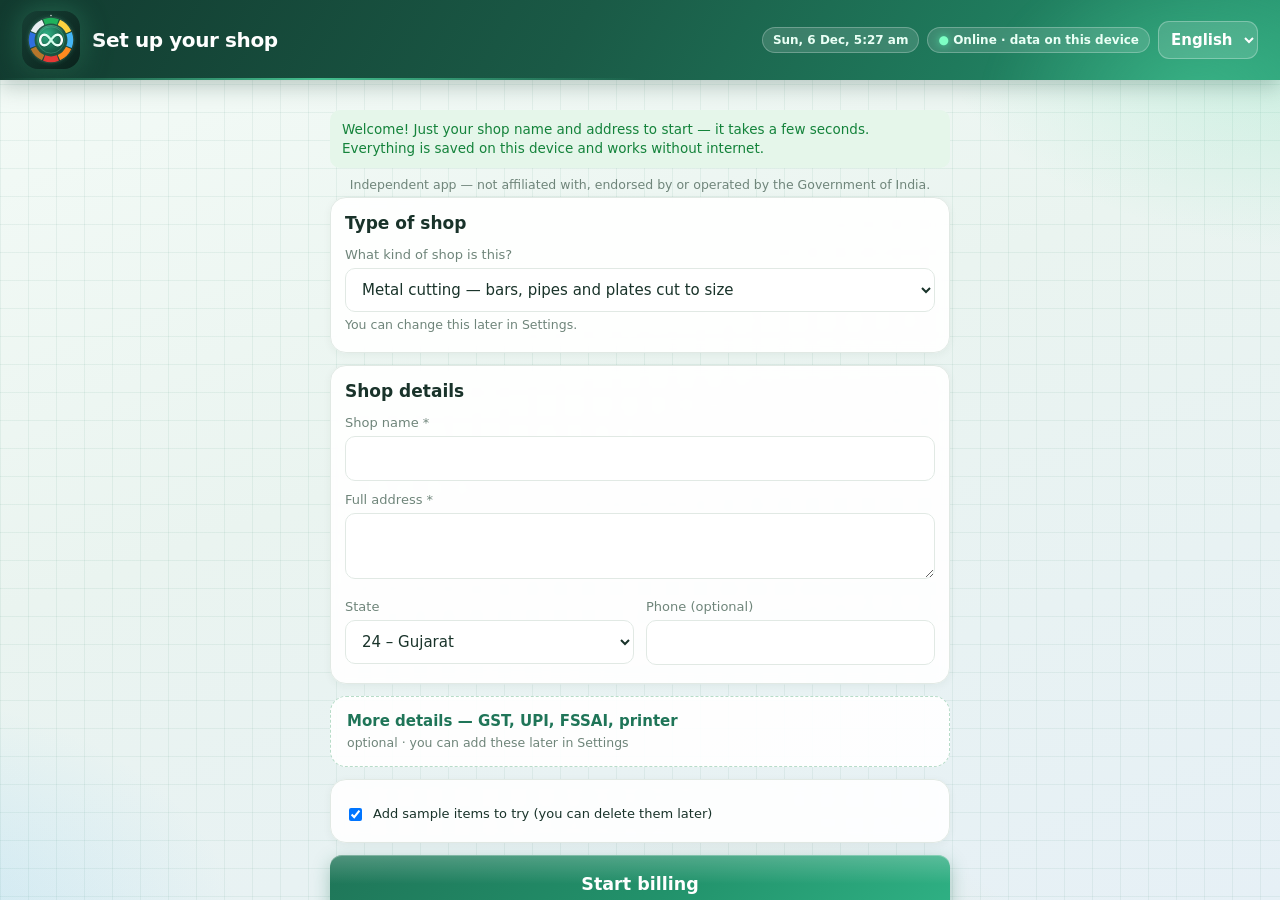
==== metal/index.html @ 9b558f43 "Add web version of the metal-shop app (1.2.2)" ====
<!doctype html>
<html lang="en">
<head>
<meta charset="utf-8">
<meta http-equiv="Content-Security-Policy" content="default-src 'self'; script-src 'self'; style-src 'self' 'unsafe-inline'; img-src 'self' data: blob:; font-src 'self'; connect-src 'self'; worker-src 'self'; manifest-src 'self'; object-src 'none'; base-uri 'none'; form-action 'none'; frame-src 'none'">
<meta name="referrer" content="no-referrer">
<meta name="viewport" content="width=device-width,initial-scale=1,viewport-fit=cover">
<meta name="theme-color" content="#0f5c4d">
<meta name="mobile-web-app-capable" content="yes">
<meta name="apple-mobile-web-app-capable" content="yes">
<meta name="apple-mobile-web-app-title" content="Atmanirbhar">
<meta name="robots" content="noindex">
<title>Atmanirbhar</title>
<link rel="manifest" href="manifest.webmanifest">
<link rel="icon" type="image/svg+xml" href="icon.svg">
<link rel="apple-touch-icon" href="icons/apple-touch-icon.png">
<link rel="stylesheet" href="style.css">
</head>
<body>
<div id="app" class="app">
  <nav class="rail" aria-label="Main">
    <div class="brand"><img class="logo" src="icon.svg" alt=""><span class="brand-name" id="brandName">Atmanirbhar</span></div>
    <button class="nav" data-page="home"><span class="ni">🏠</span><span data-t="nav.home">Home</span></button>
    <button class="nav" data-page="bill"><span class="ni">🛒</span><span data-t="nav.bill">Bill</span></button>
    <button class="nav" data-page="khata"><span class="ni">📒</span><span data-t="nav.khata">Khata</span></button>
    <button class="nav" data-page="receipts"><span class="ni">🧾</span><span data-t="nav.receipts">Receipts</span></button>
    <button class="nav rail-only" data-page="inventory" hidden><span class="ni">📥</span><span data-t="nav.inventory">Inventory</span></button>
    <button class="nav rail-only" data-page="items"><span class="ni">📦</span><span data-t="nav.items">Items</span></button>
    <button class="nav rail-only" data-page="reports"><span class="ni">📊</span><span data-t="nav.reports">Reports</span></button>
    <button class="nav rail-only" data-page="settings"><span class="ni">⚙️</span><span data-t="nav.settings">Settings</span></button>
    <button class="nav phone-only" data-page="more"><span class="ni">☰</span><span data-t="nav.more">More</span></button>
  </nav>
  <main class="main">
    <header class="top">
      <div class="top-id"><img class="head-logo" src="icon.svg" alt="Atmanirbhar"><div class="top-title"><h1 id="pageTitle">Bill</h1><small id="shopLine"></small></div></div>
      <div class="top-actions">
        <button id="installBtn" class="btn sm pri" hidden>⬇ Install app</button>
        <span id="clockChip" class="chip clock" aria-hidden="true"></span><span id="syncChip" class="chip" hidden></span><span id="netChip" class="chip">● Offline ready</span>
        <select id="langSelect" aria-label="Language"><option value="en">English</option><option value="hi">हिन्दी</option><option value="gu">ગુજરાતી</option></select>
      </div>
    </header>
    <section id="page-home" class="page"></section>
    <section id="page-bill" class="page" hidden></section>
    <section id="page-khata" class="page" hidden></section>
    <section id="page-receipts" class="page" hidden></section>
    <section id="page-inventory" class="page" hidden></section>
    <section id="page-items" class="page" hidden></section>
    <section id="page-reports" class="page" hidden></section>
    <section id="page-settings" class="page" hidden></section>
    <section id="page-more" class="page" hidden></section>
  </main>
</div>
<div id="modalRoot"></div>
<div id="toast" role="status" aria-live="polite"></div>
<div id="printArea" aria-hidden="true"></div>
<script type="module" src="app.js"></script>
</body>
</html>
---- metal/style.css ----
:root{
  --bg:#f4f6f5; --card:#fff; --ink:#15211e; --muted:#5d6b67; --line:#dfe5e3;
  --pri:#0f5c4d; --pri-2:#127a66; --pri-ink:#fff; --acc:#e8891a; --acc-soft:#fff3e3;
  --ok:#1b7f3b; --ok-soft:#e6f5ea; --bad:#b42318; --bad-soft:#fdecea; --warn:#8a5a00; --warn-soft:#fff6db;
  --r:14px; --sh:0 1px 2px rgba(0,0,0,.06),0 4px 14px rgba(0,0,0,.05);
  --font:system-ui,-apple-system,"Segoe UI",Roboto,"Noto Sans","Noto Sans Devanagari","Noto Sans Gujarati",sans-serif;
  --safe-b:env(safe-area-inset-bottom,0px);
}
*{box-sizing:border-box}
html,body{margin:0;height:100%;overflow:hidden}
body{background:var(--bg);color:var(--ink);font:15px/1.4 var(--font);-webkit-tap-highlight-color:transparent;overscroll-behavior:none}
button,input,select,textarea{font:inherit;color:inherit}
button{cursor:pointer;border:0;background:none}
input,select,textarea{width:100%;padding:11px 12px;border:1px solid var(--line);border-radius:10px;background:#fff;min-height:44px}
input:focus,select:focus,textarea:focus{outline:2px solid var(--pri-2);outline-offset:0;border-color:transparent}
label{display:block;font-size:13px;color:var(--muted);margin:10px 0 4px}
label>input,label>select,label>textarea{margin-top:4px;color:var(--ink);font-size:15px}
h2{font-size:17px;margin:0 0 10px}
h3{font-size:15px;margin:14px 0 8px}
.hint{font-size:12.5px;color:var(--muted);margin:4px 0}
.num{font-variant-numeric:tabular-nums}
[hidden]{display:none!important}

/* buttons */
.btn{display:inline-flex;align-items:center;justify-content:center;gap:6px;min-height:44px;padding:0 16px;border-radius:10px;background:#eef2f1;font-weight:600;white-space:nowrap}
.btn:active{transform:scale(.98)}
.btn.pri{background:var(--pri);color:var(--pri-ink)}
.btn.acc{background:var(--acc);color:#fff}
.btn.ok{background:var(--ok);color:#fff}
.btn.bad{background:var(--bad-soft);color:var(--bad)}
.btn.ghost{background:transparent;border:1px solid var(--line)}
.btn.big{min-height:56px;font-size:17px;border-radius:12px}
.btn.sm{min-height:34px;padding:0 10px;font-size:13px}
.btn:disabled{opacity:.45;pointer-events:none}
.row{display:flex;gap:8px;align-items:center;flex-wrap:wrap}
.row.end{justify-content:flex-end}
.grow{flex:1}
.grid2{display:grid;grid-template-columns:1fr 1fr;gap:0 12px}
.card{background:var(--card);border-radius:var(--r);box-shadow:var(--sh);padding:14px;overflow-x:auto}
.chip{font-size:12px;padding:4px 10px;border-radius:99px;background:var(--ok-soft);color:var(--ok);white-space:nowrap}
.chip.off{background:var(--warn-soft);color:var(--warn)}
.tag{display:inline-block;font-size:11px;padding:2px 7px;border-radius:6px;background:#eef2f1;color:var(--muted)}
.tag.low{background:var(--bad-soft);color:var(--bad)}
.alert{padding:10px 12px;border-radius:10px;font-size:13.5px;margin:8px 0}
.alert.bad{background:var(--bad-soft);color:var(--bad)}
.alert.warn{background:var(--warn-soft);color:var(--warn)}
.alert.ok{background:var(--ok-soft);color:var(--ok)}
.owes{color:var(--bad);font-weight:700}
.clear{color:var(--ok);font-weight:700}

/* app layout */
.app{display:flex;height:100dvh}
.rail{width:92px;background:var(--pri);color:#fff;display:flex;flex-direction:column;align-items:stretch;padding:10px 6px;gap:4px;flex:none}
.brand{display:flex;flex-direction:column;align-items:center;gap:4px;margin-bottom:10px}
.logo{width:42px;height:42px;border-radius:12px;background:var(--acc);display:grid;place-items:center;font-weight:800;font-size:22px}
.brand-name{font-size:11px;text-align:center;opacity:.9;max-width:80px;overflow:hidden;text-overflow:ellipsis;white-space:nowrap}
.nav{display:flex;flex-direction:column;align-items:center;gap:2px;padding:10px 4px;border-radius:12px;color:#d6ebe5;font-size:12px}
.nav .ni{font-size:22px}
.nav.active{background:rgba(255,255,255,.16);color:#fff;font-weight:700}
.main{flex:1;display:flex;flex-direction:column;min-width:0}
.top{display:flex;align-items:center;justify-content:space-between;gap:10px;padding:10px 16px;background:var(--card);border-bottom:1px solid var(--line)}
.top h1{font-size:19px;margin:0}
.top small{color:var(--muted);font-size:12px}
.top-actions{display:flex;gap:8px;align-items:center}
.top-actions select{width:auto;min-height:36px;padding:4px 8px}
.page{flex:1;overflow:auto;padding:16px}
#page-bill{padding:0;overflow:hidden}

/* billing */
.billing{display:grid;grid-template-columns:1fr minmax(360px,420px);height:100%}
.catalog{display:flex;flex-direction:column;min-width:0;padding:12px 14px 0}
.searchbar{display:flex;gap:8px}
.searchbar input{font-size:16px}
.cats{display:flex;gap:6px;overflow-x:auto;padding:10px 0;scrollbar-width:none}
.cats button{padding:7px 14px;border-radius:99px;background:#fff;border:1px solid var(--line);white-space:nowrap;font-size:13.5px}
.cats button.on{background:var(--pri);color:#fff;border-color:var(--pri)}
.products{flex:1;overflow:auto;display:grid;grid-template-columns:repeat(auto-fill,minmax(140px,1fr));gap:10px;align-content:start;padding-bottom:16px}
.pcard{background:var(--card);border-radius:12px;box-shadow:var(--sh);padding:10px;text-align:left;display:flex;flex-direction:column;gap:3px;min-height:92px;position:relative}
.pcard:active{background:#f0f7f5}
.pcard .pn{font-weight:600;font-size:14px;line-height:1.25}
.pcard .pl{font-size:12px;color:var(--muted)}
.pcard .pp{margin-top:auto;font-weight:700;color:var(--pri)}
.pcard .tag{position:absolute;top:8px;right:8px}
.cart{background:var(--card);border-left:1px solid var(--line);display:flex;flex-direction:column;min-height:0}
.cart-head{display:flex;align-items:center;justify-content:space-between;padding:12px 14px;border-bottom:1px solid var(--line);gap:8px}
.cust-btn{display:flex;align-items:center;gap:6px;padding:6px 10px;border-radius:10px;background:#eef2f1;font-size:13.5px;max-width:65%;overflow:hidden;text-overflow:ellipsis;white-space:nowrap}
.cart-lines{flex:1;overflow:auto;padding:4px 0}
.cline{display:grid;grid-template-columns:1fr auto;gap:2px 10px;padding:10px 14px;border-bottom:1px solid #eef1f0}
.cline .cn{font-weight:600;font-size:14px}
.cline .cm{font-size:12px;color:var(--muted)}
.cline .ct{font-weight:700;text-align:right}
.qty{display:flex;align-items:center;gap:4px;justify-content:flex-end}
.qty button{width:34px;height:34px;border-radius:9px;background:#eef2f1;font-size:18px;font-weight:700}
.qty span{min-width:46px;text-align:center;font-weight:600}
.empty{padding:40px 20px;text-align:center;color:var(--muted)}
.totals{padding:10px 14px;border-top:1px solid var(--line);font-size:14px}
.totals div{display:flex;justify-content:space-between;padding:2px 0}
.totals .grand{font-size:22px;font-weight:800;padding-top:6px}
.cart-actions{display:grid;grid-template-columns:auto auto 1fr;gap:8px;padding:10px 14px calc(12px + var(--safe-b))}
.cartbar{display:none}

/* lists / tables */
.list{display:flex;flex-direction:column;gap:8px}
.li{display:flex;align-items:center;gap:10px;background:var(--card);border-radius:12px;box-shadow:var(--sh);padding:12px;text-align:left;width:100%}
.li .grow{min-width:0}
.li .t1{font-weight:600}
.li .t2{font-size:12.5px;color:var(--muted);overflow:hidden;text-overflow:ellipsis;white-space:nowrap}
table{width:100%;border-collapse:collapse;font-size:13.5px}
th,td{padding:7px 6px;border-bottom:1px solid var(--line);text-align:left}
th{color:var(--muted);font-weight:600;font-size:12px}
td.r,th.r{text-align:right}
.stats{display:grid;grid-template-columns:repeat(auto-fit,minmax(150px,1fr));gap:10px;margin-bottom:12px}
.stat{background:var(--card);border-radius:12px;box-shadow:var(--sh);padding:12px}
.stat b{display:block;font-size:20px;margin-top:2px}
.stat span{font-size:12px;color:var(--muted)}
.section{margin-bottom:16px}
.toolbar{display:flex;gap:8px;flex-wrap:wrap;align-items:center;margin-bottom:12px}
.toolbar input,.toolbar select{width:auto;flex:1;min-width:140px}
.settings-wrap{max-width:760px}

/* receipts */
.rrow{padding:8px 10px}
.rrow .rview{text-align:left;min-width:0;padding:4px 0}
.btn.wa{background:#25d366;color:#fff}
.seg{display:flex;gap:4px;background:#eef2f1;border-radius:10px;padding:4px;margin:12px 0}
.seg button{flex:1;padding:8px;border-radius:8px;font-weight:600;font-size:13.5px}
.seg button.on{background:#fff;box-shadow:var(--sh)}

/* modal */
.backdrop{position:fixed;inset:0;background:rgba(10,20,18,.45);display:flex;align-items:center;justify-content:center;z-index:50;padding:16px}
.modal{background:var(--card);border-radius:18px;width:min(560px,100%);max-height:calc(100dvh - 32px);display:flex;flex-direction:column;box-shadow:0 20px 60px rgba(0,0,0,.25)}
.modal.wide{width:min(820px,100%)}
.modal-head{display:flex;align-items:center;justify-content:space-between;padding:14px 16px;border-bottom:1px solid var(--line)}
.modal-head h2{margin:0}
.modal-body{padding:14px 16px;overflow:auto}
.modal-foot{display:flex;gap:8px;justify-content:flex-end;padding:12px 16px calc(12px + var(--safe-b));border-top:1px solid var(--line);flex-wrap:wrap}
.x{width:40px;height:40px;border-radius:10px;font-size:22px;background:#eef2f1}

/* payment */
.paygrid{display:grid;grid-template-columns:repeat(4,1fr);gap:8px;margin:10px 0}
.paygrid button{min-height:64px;border-radius:12px;background:#eef2f1;font-weight:700;display:flex;flex-direction:column;align-items:center;justify-content:center;gap:2px}
.paygrid button span{font-size:22px}
.paygrid button.on{background:var(--pri);color:#fff}
.due{font-size:30px;font-weight:800;text-align:center;margin:4px 0}
.notes{display:flex;gap:6px;flex-wrap:wrap;margin-top:8px}
.notes button{padding:8px 12px;border-radius:9px;background:var(--acc-soft);color:#7a4500;font-weight:700}
.upi-box{text-align:center}
.upi-box .qr{width:min(300px,80vw);margin:8px auto;background:#fff;padding:6px;border-radius:12px;border:1px solid var(--line)}
.upi-box .qr svg{display:block;width:100%;height:auto}
.upi-amt{font-size:34px;font-weight:800;color:var(--pri)}
.paylist div{display:flex;justify-content:space-between;align-items:center;padding:6px 0;border-bottom:1px dashed var(--line)}

/* invoice */
.invoice{font-family:ui-monospace,Menlo,Consolas,monospace;font-size:12px;color:#000;background:#fff;margin:0 auto;padding:10px;line-height:1.35}
.invoice.w58{width:58mm}.invoice.w80{width:80mm}.invoice.a4{width:min(190mm,100%);font-family:var(--font);font-size:12.5px}
.invoice .c{text-align:center}.invoice .r{text-align:right}
.invoice h4{margin:4px 0;font-size:15px;text-align:center}
.invoice .doc{font-weight:800;text-align:center;border:1px solid #000;padding:2px;margin:6px 0}
.invoice hr{border:0;border-top:1px dashed #000;margin:5px 0}
.invoice table{font-size:inherit}
.invoice th,.invoice td{border:0;padding:1px 2px;color:#000}
.invoice .tot td{font-weight:700}
.invoice .qr{width:120px;margin:6px auto}
.invoice .qr svg{width:100%;height:auto;display:block}
.invoice .small{font-size:10.5px}

#toast{position:fixed;left:50%;bottom:calc(90px + var(--safe-b));transform:translateX(-50%);background:#16302a;color:#fff;padding:10px 16px;border-radius:12px;font-size:14px;opacity:0;pointer-events:none;transition:opacity .2s;z-index:80;max-width:90vw;text-align:center}
#toast.show{opacity:1}
#printArea{display:none}

/* setup */
.setup{max-width:620px;margin:0 auto}
.setup .card{margin-bottom:12px}

video.scan{width:100%;border-radius:12px;background:#000;max-height:50vh}

/* ---------- phone ---------- */
@media (max-width:899px){
  .app{flex-direction:column-reverse}
  .rail{width:auto;flex-direction:row;padding:4px 4px calc(4px + var(--safe-b));gap:0;justify-content:space-around;border-top:1px solid rgba(0,0,0,.1)}
  .brand{display:none}
  .nav{flex:1;padding:6px 1px;font-size:10.5px;min-width:0}
  .rrow .btn.wa{padding:0 9px}
  .nav .ni{font-size:20px}
  .top{padding:8px 12px}
  .top h1{font-size:17px}
  .page{padding:12px}
  .billing{grid-template-columns:1fr}
  .catalog{padding:10px 12px 0}
  .products{grid-template-columns:repeat(auto-fill,minmax(110px,1fr));gap:8px;padding-bottom:84px}
  .pcard{min-height:84px;padding:9px}
  .cart{position:fixed;inset:0;z-index:40;border:0;transform:translateY(100%);transition:transform .22s ease}
  .cart.open{transform:none}
  .cartbar{display:flex;position:fixed;left:10px;right:10px;bottom:calc(68px + var(--safe-b));z-index:30;background:var(--pri);color:#fff;border-radius:14px;padding:12px 16px;align-items:center;justify-content:space-between;box-shadow:0 8px 24px rgba(15,92,77,.35);font-weight:700}
  .cartbar[hidden]{display:none!important}
  .backdrop{padding:0;align-items:flex-end}
  .modal,.modal.wide{width:100%;border-radius:18px 18px 0 0;max-height:94dvh}
  .paygrid{grid-template-columns:repeat(2,1fr)}
  .grid2{grid-template-columns:1fr}
  .top-actions .chip{display:none}
  .hide-sm{display:none}
  .top small{display:block;max-width:58vw;overflow:hidden;text-overflow:ellipsis;white-space:nowrap}
  #toast{bottom:calc(140px + var(--safe-b))}
}
.cart-close{display:none}
@media (max-width:899px){.cart-close{display:inline-flex}}

/* ---------- print ---------- */
@media print{
  body *{visibility:hidden}
  #printArea,#printArea *{visibility:visible}
  #printArea{display:block;position:absolute;left:0;top:0;width:100%}
  .invoice{padding:0}
  @page{margin:4mm}
}

/* ===================== UI v2: friendlier, bigger, more familiar ===================== */
:root{
  --bg:#f3f5f4; --ink:#13201c; --muted:#5a6863; --line:#e1e7e4;
  --pri:#0b6e58; --pri-2:#0e8a6e; --acc:#f08c00; --acc-soft:#fff2df;
  --bad:#c62828; --bad-soft:#fdebea; --ok:#14833b; --ok-soft:#e5f6ea;
  --r:16px; --sh:0 1px 2px rgba(16,40,32,.06),0 6px 18px rgba(16,40,32,.06);
}
body{font-size:15.5px}
.btn{border-radius:12px}
.btn.big{min-height:58px;font-size:17.5px}
.rail{background:linear-gradient(180deg,#0b6e58,#08503f)}
.logo{background:var(--acc);box-shadow:0 4px 12px rgba(240,140,0,.35)}
.nav{transition:background .15s}
.phone-only{display:none}
.top{box-shadow:0 1px 0 var(--line)}
.top h1{font-weight:800;letter-spacing:-.01em}

/* avatars (item tiles, customers) */
.avatar{width:40px;height:40px;border-radius:12px;display:grid;place-items:center;font-size:21px;font-weight:800;color:#2c3e38;flex:none}

/* home */
.home{max-width:980px;margin:0 auto}
.hello{display:flex;align-items:center;justify-content:space-between;gap:12px;margin-bottom:12px}
.hello h2{font-size:21px;margin:2px 0 0}
.hello h2 span{color:var(--pri)}
.hero{background:linear-gradient(135deg,#0b6e58,#0e8a6e 60%,#14a37f);color:#fff;padding:18px;margin-bottom:12px}
.hero-main span{opacity:.85;font-size:14px}
.hero-main b{display:block;font-size:36px;font-weight:800;letter-spacing:-.02em;margin:2px 0}
.hero-main small{opacity:.85}
.hero-split{display:grid;grid-template-columns:repeat(4,1fr);gap:8px;margin-top:14px}
.hero-split div{background:rgba(255,255,255,.14);border-radius:12px;padding:8px 10px}
.hero-split span{display:block;font-size:12px;opacity:.9}
.hero-split b{font-size:16px}
.tiles2{display:grid;grid-template-columns:1fr 1fr;gap:12px;margin-bottom:12px}
.tiles2 .card{text-align:left;display:flex;flex-direction:column;gap:2px}
.tiles2 span{font-size:13px;color:var(--muted)}
.tiles2 b{font-size:24px;font-weight:800}
.tiles2 small{color:var(--muted)}
.quick{display:grid;grid-template-columns:repeat(4,1fr);gap:10px;margin-bottom:14px}
.quick button{background:var(--card);border-radius:16px;box-shadow:var(--sh);padding:14px 6px;display:flex;flex-direction:column;align-items:center;gap:6px;font-weight:700;font-size:13.5px;text-align:center}
.quick button span{font-size:26px;width:52px;height:52px;border-radius:16px;display:grid;place-items:center;background:var(--acc-soft)}
.quick button:nth-child(2) span{background:#e5f6ea}.quick button:nth-child(3) span{background:#e3ecfb}.quick button:nth-child(4) span{background:#f6e1ef}
.nudge{display:block;width:100%;text-align:left;background:#e8f4f0;color:#0b5a48;border-radius:14px;padding:12px 14px;margin-bottom:10px;font-size:14px}
.nudge.warn{background:var(--warn-soft);color:var(--warn)}

/* more page */
.more{max-width:640px;margin:0 auto;display:flex;flex-direction:column;gap:10px}
.more-tile{display:flex;align-items:center;gap:14px;text-align:left;font-size:20px;color:var(--muted)}
.more-tile .mi{font-size:26px;width:50px;height:50px;border-radius:14px;background:var(--acc-soft);display:grid;place-items:center}
.more-tile span:nth-child(2){flex:1;display:flex;flex-direction:column;color:var(--ink);font-size:15.5px}
.more-tile small{color:var(--muted);font-size:12.5px}

/* billing */
.billseg{margin:0 0 10px}
.itemsmode{display:flex;flex-direction:column;min-height:0;flex:1}
.catalog{min-height:0}
.searchbar input{border-radius:12px;background:#fff}
.cats button{font-weight:600}
.pcard{border:2px solid transparent;align-items:flex-start;min-height:128px;padding:10px;gap:4px;transition:transform .08s,border-color .15s}
.pcard:active{transform:scale(.97)}
.pcard.incart{border-color:var(--pri-2);background:#f2faf7}
.pcard .pn{font-size:14px}
.pcard .pp{font-size:16px}
.pcard .pp small{font-weight:600;color:var(--muted);font-size:12px}
.qbadge{position:absolute;top:8px;right:8px;min-width:26px;height:26px;padding:0 7px;border-radius:13px;background:var(--pri);color:#fff;font-weight:800;font-size:13px;display:grid;place-items:center}
.cart-head{background:#fafcfb}
.totals .grand{color:var(--pri)}
#payBtn{background:linear-gradient(135deg,#0b6e58,#14a37f)}

/* keypad billing */
.keypadmode{display:flex;flex-direction:column;gap:10px;max-width:460px;width:100%;margin:0 auto;padding-bottom:90px}
.kp-display{background:var(--card);border-radius:16px;box-shadow:var(--sh);padding:14px 16px;text-align:right}
.kp-display small{display:block;color:var(--muted);min-height:18px}
.kp-display b{font-size:40px;font-weight:800;letter-spacing:-.02em}
.kp-rates{display:flex;gap:8px}
.kp-rates button{flex:1;min-height:42px;border-radius:12px;background:#fff;border:1px solid var(--line);font-weight:700}
.kp-rates button.on{background:var(--acc);border-color:var(--acc);color:#fff}
.kp-keys{display:grid;grid-template-columns:repeat(3,1fr);gap:8px}
.kp-keys button{min-height:62px;border-radius:14px;background:var(--card);box-shadow:var(--sh);font-size:26px;font-weight:700}
.kp-keys button:active{background:#e8f4f0}
.kp-actions{display:grid;grid-template-columns:auto auto 1fr;gap:8px}

/* khata */
.khata-sum{display:grid;grid-template-columns:1fr 1fr;gap:0;padding:0;margin-bottom:12px;overflow:hidden}
.khata-sum div{padding:14px 16px;display:flex;flex-direction:column}
.khata-sum div+div{border-left:1px solid var(--line)}
.khata-sum span{font-size:13px;color:var(--muted)}
.khata-sum b{font-size:26px;font-weight:800}
.khata-sum small{color:var(--muted)}
.krow{padding:8px 10px}
.kopen{display:flex;align-items:center;gap:10px;text-align:left;min-width:0}
.kinfo{display:flex;flex-direction:column;min-width:0}
.kinfo .t2{white-space:nowrap;overflow:hidden;text-overflow:ellipsis}
.kbal{display:flex;flex-direction:column;align-items:flex-end;margin-right:4px}
.kbal small{font-size:11px;color:var(--muted)}

/* sale done */
.done-hero{text-align:center;padding:6px 0 12px;display:flex;flex-direction:column;align-items:center;gap:4px}
.done-tick{width:72px;height:72px;border-radius:50%;background:var(--ok);color:#fff;font-size:40px;display:grid;place-items:center;box-shadow:0 8px 22px rgba(20,131,59,.35);animation:pop .35s ease}
.done-hero b{font-size:34px;font-weight:800}
.done-hero span{font-weight:600}
.done-hero small{color:var(--muted)}
.preview summary{cursor:pointer;color:var(--pri);font-weight:600;padding:8px 0;text-align:center}
@keyframes pop{from{transform:scale(.4);opacity:0}to{transform:scale(1);opacity:1}}

@media (max-width:899px){
  .rail-only{display:none!important}
  .phone-only{display:flex}
  .nav{font-size:11px}
  .hello .newbill{display:none}
  .hero-main b{font-size:32px}
  .hero-split{grid-template-columns:repeat(2,1fr)}
  .quick{grid-template-columns:repeat(4,1fr);gap:8px}
  .quick button{padding:10px 2px;font-size:12px}
  .quick button span{width:46px;height:46px;font-size:23px}
  .pcard{min-height:118px}
  .avatar{width:36px;height:36px;font-size:19px}
  .kp-keys button{min-height:58px}
  .krow .btn.wa{padding:0 8px;font-size:12px}
}
@media (max-width:899px){
  .modal-foot .grow{display:none}
  .modal-foot>.btn{flex:1 1 30%}
}
/* fixes: grid rows never squeeze (tiles scroll instead); main column scrolls inside the screen on phones */
.products{grid-auto-rows:max-content}
.main,.page{min-height:0}
#installBtn{white-space:nowrap}
@media (max-width:899px){#installBtn{min-height:36px;padding:0 10px}}

/* ===================== UI v3 (1.0.1): register look — dark side menu, white top bar, receipt-style bill ===================== */
:root{
  --bg:#f2f5f3; --ink:#19332a; --muted:#6f857a; --line:#e1e9e4;
  --pri:#1f7558; --pri-2:#278159; --side:#173c33; --side-2:#31584a; --side-ink:#bcd4c8; --mint:#50daa3;
  --acc:#f08c00; --acc-soft:#fff3e3;
  --r:14px; --sh:0 2px 8px rgba(23,56,36,.05);
  --font:Inter,system-ui,-apple-system,"Segoe UI",Roboto,"Noto Sans","Noto Sans Devanagari","Noto Sans Gujarati",sans-serif;
}
body{font-size:15px;color:var(--ink)}
.btn{border-radius:9px;font-weight:700;background:#fff;border:1px solid #cfded4;color:#285b47}
.btn:hover{background:#f0f8f2}
.btn.pri{background:var(--pri);border-color:var(--pri);color:#fff}
.btn.pri:hover{background:#165a45}
.btn.bad{background:#fff;border-color:#e6d3d1;color:#9f4937}
.btn.ghost{background:#fff}
.btn.wa{border-color:#25d366}
.card,.li,.stat,.pcard,.quick button,.kp-display,.kp-keys button{box-shadow:var(--sh);border:1px solid var(--line)}
.chip{background:#e8f5ec;color:#266c48;border:1px solid #b8dfc6;font-weight:700}
.chip.off{background:#fff7e8;color:#986f31;border-color:#eddbb6}
input:focus,select:focus,textarea:focus{outline:0;border-color:#57a781;box-shadow:0 0 0 3px #e4f8e9}
.check{display:flex;align-items:center;gap:8px;color:var(--ink);font-size:14px;margin:12px 0 4px}
.check input{width:18px;height:18px;min-height:0;accent-color:var(--pri);margin:0;flex:none}
.offer{display:inline-block;margin-top:3px;font-size:11.5px;font-weight:700;color:#8a4b00;background:var(--acc-soft);border:1px solid #f3d6ad;border-radius:7px;padding:2px 7px}
.empty-icon{display:grid;place-items:center;width:60px;height:60px;border-radius:15px;background:#f0f6f1;font-size:32px;margin:0 auto 8px}
.empty b{display:block;color:#60796b;margin-bottom:4px}
.pagetabs{max-width:560px;margin:0 0 12px}

/* side menu (tablet / desktop) */
.rail{background:var(--side);width:224px;padding:18px 12px;gap:3px}
.brand{flex-direction:row;align-items:center;gap:10px;margin:2px 6px 22px}
.logo{width:40px;height:40px;border-radius:11px;background:var(--mint);color:#114430;box-shadow:none;font-weight:900;font-size:21px;flex:none}
.brand-name{font-size:15px;font-weight:800;text-align:left;max-width:150px;opacity:1;letter-spacing:-.2px}
.brand-name::after{content:"ATMANIRBHAR POS";display:block;font-size:9px;font-weight:700;letter-spacing:2px;color:#afd1c1;margin-top:3px}
.nav{flex-direction:row;justify-content:flex-start;gap:12px;padding:11px 14px;border-radius:10px;color:var(--side-ink);font-size:14.5px;font-weight:650}
.nav .ni{font-size:18px;width:22px;text-align:center}
.nav:hover{background:var(--side-2);color:#fff}
.nav.active{background:var(--side-2);color:#fff;font-weight:750}

/* top bar */
.top{height:64px;padding:0 24px;box-shadow:none;border-bottom:1px solid var(--line)}
.top h1{font-size:18px;letter-spacing:-.4px}
.top small{color:#85988d}
.page{padding:22px 24px}

/* register: bill (receipt) on the left, items / keypad / departments on the right */
#page-bill{padding:14px 16px;overflow:hidden}
.billing{grid-template-columns:minmax(360px,1fr) minmax(400px,1.15fr);gap:14px}
.cart,.catalog{background:#fff;border:1px solid var(--line);border-radius:12px;overflow:hidden}
.cart{border-left:1px solid var(--line)}
.catalog{padding:0;display:flex;flex-direction:column}
.entry-tabs{display:grid;grid-template-columns:repeat(3,1fr);background:#eaf0eb;border-bottom:1px solid #d7e4da;gap:2px;padding:7px;margin:0;border-radius:0}
.entry-tabs button{border:1px solid transparent;border-radius:8px;min-height:46px;font-size:14.5px;font-weight:800;color:#526e5e}
.entry-tabs button.on{background:#fff;color:#176446;box-shadow:0 1px 6px #1d4a2a16;border-color:#dce7df}
.itemsmode,.keypadmode,.deptmode{padding:14px 16px 0}
.itemsmode{display:flex;flex-direction:column;min-height:0;flex:1}
.keypadmode{padding-top:16px;overflow:auto}
.deptmode{overflow:auto;padding-bottom:16px}
.searchbar input{height:48px;border:1px solid #bed4c5;border-radius:9px}
.cats button{border-radius:9px;border-color:#d9e6dd;background:#f9fbf8;color:#345e4a;font-weight:750}
.cats button.on{background:#e8f4e9;border-color:#60a77c;color:#1c6542}
.pcard{background:#f2f8f3;border:1px solid #d7e7dc;border-radius:11px;box-shadow:none;min-height:116px}
.pcard:hover{background:#def2e4;border-color:#8ccc9f}
.pcard.incart{border:2px solid var(--pri);background:#e8f4ec}
.pcard .pp{color:#1b4b39;font-size:17px;font-weight:880}
.qbadge{background:var(--pri)}
.dept-keys{display:grid;grid-template-columns:repeat(auto-fill,minmax(190px,1fr));gap:10px;margin-top:10px}
.dept-key{display:flex;align-items:center;gap:10px;text-align:left;min-height:74px;padding:12px;border:1px solid #d9e6dd;border-radius:10px;background:#f3f8f3;color:#345e4a}
.dept-key:hover{background:#e8f4e9;border-color:#60a77c}
.dept-key span:last-child{display:flex;flex-direction:column;min-width:0}
.dept-key b{font-size:14px;color:#1c4b38}
.dept-key small{font-size:12px;color:#799185}
.dept-key.add{border-style:dashed;background:#fff}

.cart-head{padding:14px 18px;background:#fff;border-bottom:1px solid var(--line)}
.cart-title{flex:1;display:flex;flex-direction:column;min-width:0}
.cart-title b{font-size:18px;font-weight:850;letter-spacing:-.3px}
.cart-title small{font-size:12px;color:#83918b;font-weight:600}
.cust-btn{background:#f2f8f3;border:1px solid #d7e7dc;border-radius:9px;max-width:46%}
.cart{container-type:inline-size}
.cart-cols,.cline{display:grid;grid-template-columns:minmax(0,1fr) 100px 76px 84px;gap:6px;align-items:center}
@container (max-width:470px){
  .cart-cols,.cline{grid-template-columns:minmax(0,1fr) 98px 80px}
  .cart-cols span:nth-child(3),.cart .cl-price{display:none}
  .cart .cl-unit{display:inline}
}
.cart-cols{background:#f6f8f6;font-size:11px;letter-spacing:.4px;text-transform:uppercase;font-weight:800;color:#6e7e76;padding:10px 18px;border-bottom:1px solid #e6ebe7}
.cart-cols span:nth-child(n+2){text-align:right}
.cart-lines{padding:0 18px}
.cline{padding:12px 0;border-bottom:1px solid #edf1ed;min-height:62px}
.cl-name{text-align:left;min-width:0;overflow-wrap:anywhere}
.cline .cn{font-size:14px;color:#203b2f}
.cline .cm{font-size:11.5px;margin-top:3px}
.cl-unit{display:none}
.cl-offer{font-size:11.5px;color:#8a4b00;font-weight:700;margin-top:3px}
.cl-price{text-align:right;font-size:13px;white-space:nowrap}
.cl-price small{color:var(--muted)}
.cl-total{text-align:right;font-size:14.5px;color:#1a4430}
.cline .qty{gap:4px}
.cline .qty button{width:30px;height:32px;border:1px solid #cdded3;background:#f9fbf9;color:#23563c;border-radius:7px;font-size:16px}
.cline .qty span{min-width:22px}
.checkout-foot{margin-top:auto;border-top:2px solid #e0e8e3;background:#fff}
.totals{border-top:0;padding:12px 18px 4px;font-size:13.5px;color:#526c5b}
.totals .save{color:#8a4b00;font-weight:700}
.totals .grand{border-top:1px solid #e0e9e2;margin-top:6px;padding-top:10px;color:#123d28;font-size:14px;letter-spacing:.3px;align-items:baseline}
.totals .grand span:last-child{font-size:30px;font-weight:880;color:#125b3a;letter-spacing:-.5px}
.cart-actions{padding:8px 18px calc(16px + var(--safe-b))}
#payBtn{background:var(--pri);min-height:54px;font-size:16.5px}

/* home + lists pick up the panel look */
.hero{background:linear-gradient(135deg,#173c33,#1f7558 60%,#278159)}
.nudge{background:#ebf6ee;border:1px solid #d2ecdc;color:#3b7353}
.dept-row{padding:8px 10px}

/* tablet portrait: stack the bill above the items */
@media (min-width:900px) and (max-width:1090px){
  .billing{grid-template-columns:1fr;grid-template-rows:minmax(240px,42%) 1fr}
  .rail{width:200px}
}
/* ---------- phone: keep the bottom bar and the slide-up bill ---------- */
@media (max-width:899px){
  .rail{width:auto;padding:4px 4px calc(4px + var(--safe-b));background:var(--side)}
  .nav{flex-direction:column;justify-content:center;gap:2px;padding:6px 1px;font-size:11px;border-radius:10px}
  .nav .ni{font-size:20px;width:auto}
  .top{height:auto;padding:8px 12px}
  .page{padding:12px}
  #page-bill{padding:0}
  .billing{grid-template-columns:1fr;gap:0}
  .catalog{border:0;border-radius:0;background:transparent}
  .entry-tabs{background:transparent;border:0;padding:10px 12px 0}
  .entry-tabs button{min-height:40px;font-size:13.5px;background:#eaf0eb}
  .itemsmode,.keypadmode,.deptmode{padding:10px 12px 0}
  .deptmode,.keypadmode{padding-bottom:96px}
  .cart{border:0;border-radius:0}
  .cart-cols{display:none}
  .cart-lines{padding:0 14px}
  .cline{grid-template-columns:minmax(0,1fr) auto;grid-template-areas:"name total" "name qty";gap:4px 10px}
  .cl-name{grid-area:name}.cl-total{grid-area:total}.cl-qty{grid-area:qty}.cl-price{display:none}
  .cl-unit{display:inline}
  .cart-title{display:none}
  .cust-btn{max-width:60%}
  .totals{padding:10px 14px 2px}
  .totals .grand span:last-child{font-size:26px}
  .cart-actions{padding:8px 14px calc(12px + var(--safe-b))}
  .dept-keys{grid-template-columns:1fr 1fr}
  .cartbar{background:var(--pri)}
}

/* ===================== UI v4 (1.0.1): native feel — square tiles, glossy buttons, motion ===================== */
:root{
  --glow:0 0 0 1px rgba(80,218,163,.35),0 8px 24px rgba(31,117,88,.28);
  --spring:cubic-bezier(.2,.9,.25,1.25); --ease:cubic-bezier(.2,.8,.2,1);
  --tile:#ffffff; --tile-sel:linear-gradient(160deg,#f2fff9,#dcf6ea);
}
html,body{-webkit-user-select:none;user-select:none;-webkit-touch-callout:none}
input,textarea,[contenteditable]{-webkit-user-select:text;user-select:text}
body{background:radial-gradient(1200px 600px at 100% -10%,#e3f3ec 0,transparent 60%),var(--bg)}

/* ripple (added by app.js on press) */
.rpl{position:relative;overflow:hidden;isolation:isolate}
.rpl-ink{position:absolute;border-radius:50%;transform:scale(0);background:currentColor;opacity:.18;pointer-events:none;animation:rpl .55s var(--ease) forwards;z-index:-1}
@keyframes rpl{to{transform:scale(1);opacity:0}}

/* buttons: depth, gloss, press */
.btn{position:relative;overflow:hidden;border-radius:12px;min-height:46px;border:1px solid #d5e3da;background:linear-gradient(180deg,#fff,#f4f8f5);
  box-shadow:0 1px 0 rgba(255,255,255,.9) inset,0 1px 2px rgba(23,56,36,.08),0 3px 8px rgba(23,56,36,.06);
  transition:transform .14s var(--spring),box-shadow .2s var(--ease),background .2s}
.btn:active{transform:translateY(1px) scale(.97);box-shadow:0 1px 2px rgba(23,56,36,.12)}
.btn.pri{border:0;color:#fff;background:linear-gradient(135deg,#1f7558 0%,#22926b 55%,#2fb184 100%);
  box-shadow:0 1px 0 rgba(255,255,255,.28) inset,0 -2px 0 rgba(0,0,0,.12) inset,0 6px 18px rgba(31,117,88,.35)}
.btn.pri::after{content:"";position:absolute;inset:0 0 50% 0;background:linear-gradient(180deg,rgba(255,255,255,.22),rgba(255,255,255,0));pointer-events:none}
.btn.pri:hover{filter:brightness(1.05)}
.btn.bad{background:linear-gradient(180deg,#fff,#fff6f4);border-color:#efd5d0}
.btn.wa{border:0;background:linear-gradient(135deg,#1fbe5c,#25d366);box-shadow:0 4px 12px rgba(37,211,102,.3)}
#payBtn{min-height:60px;font-size:18px;letter-spacing:.2px;border-radius:14px;background:linear-gradient(135deg,#176446,#1f8a62 50%,#34c08d);
  box-shadow:0 1px 0 rgba(255,255,255,.3) inset,0 10px 26px rgba(31,117,88,.42);animation:none}
#payBtn:not(:disabled){animation:breathe 2.6s ease-in-out infinite}
@keyframes breathe{50%{box-shadow:0 1px 0 rgba(255,255,255,.3) inset,0 12px 34px rgba(47,177,132,.55)}}

/* square item tiles */
.products{grid-template-columns:repeat(auto-fill,minmax(132px,1fr));gap:12px;padding:2px 2px 16px}
.pcard{aspect-ratio:1/1;min-height:0;border-radius:18px;background:var(--tile);border:1px solid #e3ece6;padding:12px;justify-content:flex-start;
  box-shadow:0 1px 2px rgba(23,56,36,.05),0 6px 16px rgba(23,56,36,.06);
  transition:transform .18s var(--spring),box-shadow .25s var(--ease),border-color .2s,background .25s}
.pcard:hover{transform:translateY(-2px);box-shadow:0 10px 24px rgba(23,56,36,.12);background:#fff;border-color:#cfe6d8}
.pcard:active{transform:scale(.94)}
.pcard .avatar{width:44px;height:44px;border-radius:14px;font-size:23px;box-shadow:0 4px 10px rgba(23,56,36,.08)}
.pcard .pn{display:-webkit-box;-webkit-line-clamp:2;-webkit-box-orient:vertical;overflow:hidden;margin-top:4px}
.pcard .pl{white-space:nowrap;overflow:hidden;text-overflow:ellipsis;max-width:100%}
.pcard .offer{position:absolute;left:10px;bottom:38px;margin:0}
.pcard.incart{background:var(--tile-sel);border:2px solid #2fb184;box-shadow:var(--glow)}
.pcard.incart::before{content:"";position:absolute;inset:-2px;border-radius:18px;border:2px solid #50daa3;opacity:0;animation:ring 1.6s var(--ease) infinite}
@keyframes ring{0%{opacity:.7;transform:scale(1)}100%{opacity:0;transform:scale(1.06)}}
.pcard.bump{animation:bump .42s var(--spring)}
@keyframes bump{0%{transform:scale(.9)}55%{transform:scale(1.06)}100%{transform:scale(1)}}
.qbadge{top:10px;right:10px;background:linear-gradient(135deg,#176446,#2fb184);box-shadow:0 4px 10px rgba(31,117,88,.4);animation:pop .3s var(--spring)}

/* department keys + home quick actions: squares too */
.dept-keys{grid-template-columns:repeat(auto-fill,minmax(150px,1fr));gap:12px}
.dept-key{aspect-ratio:1/1;flex-direction:column;align-items:flex-start;justify-content:space-between;min-height:0;border-radius:18px;background:#fff;border:1px solid #e3ece6;
  box-shadow:0 6px 16px rgba(23,56,36,.06);transition:transform .18s var(--spring),box-shadow .25s}
.dept-key:active{transform:scale(.94)}
.dept-key:hover{box-shadow:0 10px 24px rgba(23,56,36,.12);background:#fff}
.dept-key .avatar{width:48px;height:48px;border-radius:15px;font-size:25px}
.quick button{border-radius:20px;transition:transform .18s var(--spring),box-shadow .25s}
.quick button:active{transform:scale(.94)}

/* segmented tabs with a sliding pill */
.seg{position:relative;isolation:isolate}
.seg button{position:relative;z-index:1;transition:color .2s}
.seg button.on{background:transparent!important;box-shadow:none!important;border-color:transparent!important}
.seg-pill{position:absolute;z-index:0;top:0;left:0;border-radius:10px;background:#fff;box-shadow:0 2px 10px rgba(23,56,36,.12),0 0 0 1px #dce7df;
  transition:transform .32s var(--spring),width .32s var(--spring);pointer-events:none}

/* side menu: neon active bar */
.nav{position:relative;transition:background .2s,color .2s,transform .15s var(--spring)}
.nav:active{transform:scale(.96)}
.nav.active{background:linear-gradient(90deg,rgba(80,218,163,.22),rgba(80,218,163,.06))}
.nav.active::before{content:"";position:absolute;left:-12px;top:10px;bottom:10px;width:4px;border-radius:0 4px 4px 0;background:var(--mint);box-shadow:0 0 12px var(--mint)}
.logo{background:linear-gradient(135deg,#50daa3,#9ff0cd);box-shadow:0 0 18px rgba(80,218,163,.45)}

/* glassy top bar */
.top{background:rgba(255,255,255,.78);-webkit-backdrop-filter:blur(14px);backdrop-filter:blur(14px)}

/* panels */
.card,.li,.stat{border-radius:16px}
.li{transition:transform .16s var(--spring),box-shadow .2s}
.li:active{transform:scale(.98)}
.cart,.catalog{border-radius:18px;box-shadow:0 8px 28px rgba(23,56,36,.07)}
.cline{animation:slidein .28s var(--ease)}
@keyframes slidein{from{opacity:0;transform:translateX(-10px)}to{opacity:1;transform:none}}
.cline .qty button{transition:transform .12s var(--spring),background .15s}
.cline .qty button:active{transform:scale(.85);background:#e2f4ea}
.totals .grand span:last-child{background:linear-gradient(135deg,#125b3a,#22926b);-webkit-background-clip:text;background-clip:text;color:transparent}
.kp-keys button{border-radius:18px;transition:transform .12s var(--spring),background .15s}
.kp-keys button:active{transform:scale(.92);background:#e2f4ea}
.kp-rates button{transition:all .2s var(--spring)}
.kp-rates button.on{background:linear-gradient(135deg,#f08c00,#ffb347);box-shadow:0 6px 16px rgba(240,140,0,.35)}

/* screens and pop-ups */
.page.enter{animation:pagein .32s var(--ease)}
@keyframes pagein{from{opacity:0;transform:translateY(8px)}to{opacity:1;transform:none}}
.backdrop{animation:fadein .2s ease;-webkit-backdrop-filter:blur(4px);backdrop-filter:blur(4px)}
.modal{animation:modalin .34s var(--spring);border-radius:22px}
@keyframes fadein{from{opacity:0}}
@keyframes modalin{from{opacity:0;transform:translateY(24px) scale(.96)}to{opacity:1;transform:none}}
#toast{border-radius:14px;background:rgba(22,48,42,.92);-webkit-backdrop-filter:blur(8px);backdrop-filter:blur(8px);transform:translateX(-50%) translateY(10px);transition:opacity .2s,transform .3s var(--spring)}
#toast.show{transform:translateX(-50%) translateY(0)}

@media (max-width:899px){
  .products{grid-template-columns:repeat(auto-fill,minmax(104px,1fr));gap:10px}
  .pcard{border-radius:16px;padding:10px}
  .pcard .avatar{width:38px;height:38px;font-size:20px}
  .pcard .pn{font-size:13px}
  .pcard .pp{font-size:15px}
  .pcard .offer{bottom:32px;font-size:10.5px}
  .modal{animation:sheetin .38s var(--spring);border-radius:24px 24px 0 0}
  @keyframes sheetin{from{transform:translateY(100%)}to{transform:none}}
  .cart{transition:transform .38s var(--spring)}
  .cartbar{border-radius:18px;background:linear-gradient(135deg,#176446,#1f8a62 55%,#34c08d);box-shadow:0 10px 28px rgba(31,117,88,.45);animation:sheetup .35s var(--spring)}
  @keyframes sheetup{from{transform:translateY(120%)}}
  .nav.active{background:rgba(80,218,163,.18)}
  .nav.active::before{left:30%;right:30%;top:0;bottom:auto;width:auto;height:3px;border-radius:0 0 3px 3px}
  .dept-keys{grid-template-columns:repeat(auto-fill,minmax(130px,1fr))}
}
@media (prefers-reduced-motion:reduce){*,*::before,*::after{animation:none!important;transition:none!important}}
.pcard>*{flex-shrink:0}
.pcard .pp{margin-top:auto}
.searchbar input{flex:1;min-width:0;width:auto}
.entry-tabs button{white-space:nowrap;overflow:hidden;text-overflow:ellipsis}
@media (max-width:899px){
  .pcard{aspect-ratio:4/5}
  .pcard .pn{-webkit-line-clamp:2;line-height:1.2}
  .entry-tabs button{font-size:12.5px;padding:0 4px}
}

/* ===================== header v5: gradient band with glow, glass icon tile, glass pills ===================== */
.top{position:relative;overflow:hidden;height:72px;padding:0 22px;border:0;color:#fff;
  background:linear-gradient(120deg,#123a2f 0%,#1a5a46 45%,#1f7a5c 75%,#2a9a74 100%);
  -webkit-backdrop-filter:none;backdrop-filter:none;box-shadow:0 6px 20px rgba(18,58,47,.25);z-index:2}
.top::before{content:"";position:absolute;inset:-60% -10% auto auto;width:420px;height:300px;border-radius:50%;
  background:radial-gradient(closest-side,rgba(80,218,163,.45),transparent);filter:blur(10px);animation:drift 9s ease-in-out infinite alternate;pointer-events:none}
.top::after{content:"";position:absolute;left:0;right:0;bottom:0;height:2px;background:linear-gradient(90deg,transparent,#50daa3,transparent);opacity:.8;animation:scan 4s linear infinite;background-size:50% 100%;background-repeat:no-repeat}
@keyframes drift{to{transform:translate(-160px,40px)}}
@keyframes scan{from{background-position:-50% 0}to{background-position:150% 0}}
.top-id{display:flex;align-items:center;gap:12px;min-width:0;position:relative}
.page-icon{width:44px;height:44px;flex:none;border-radius:14px;display:grid;place-items:center;font-size:22px;
  background:linear-gradient(145deg,rgba(255,255,255,.28),rgba(255,255,255,.08));border:1px solid rgba(255,255,255,.3);
  box-shadow:0 1px 0 rgba(255,255,255,.35) inset,0 6px 16px rgba(0,0,0,.18);animation:pop .4s var(--spring)}
.top-title{min-width:0}
.top h1{color:#fff;font-size:20px;font-weight:850;letter-spacing:-.4px;line-height:1.1}
.top small{color:rgba(232,255,245,.78);font-size:12px}
.top-actions{position:relative}
.top .chip{background:rgba(255,255,255,.14);color:#eafff5;border:1px solid rgba(255,255,255,.25);-webkit-backdrop-filter:blur(8px);backdrop-filter:blur(8px)}
.top .chip:not(.off):not(.clock)::first-letter{color:#7dffc4;text-shadow:0 0 8px #50daa3}
.top .chip.off{background:rgba(255,200,90,.2);color:#ffe7b0;border-color:rgba(255,220,150,.4)}
.top .chip.clock{font-variant-numeric:tabular-nums;font-weight:700}
.top-actions select{background:rgba(255,255,255,.14);color:#fff;border:1px solid rgba(255,255,255,.28);border-radius:11px;min-height:38px;font-weight:700}
.top-actions select option{color:#19332a}
.top #installBtn{background:rgba(255,255,255,.95);color:#176446;border:0}
@media (max-width:1180px){.top .chip.clock{display:none}}
@media (max-width:899px){
  .top{height:auto;min-height:60px;padding:10px 12px calc(10px);border-radius:0 0 22px 22px;margin-bottom:2px}
  .page-icon{width:38px;height:38px;border-radius:12px;font-size:19px}
  .top h1{font-size:18px}
  .top small{max-width:52vw}
  .top-actions select{min-height:34px;padding:2px 6px;font-size:13px}
}

/* ===================== department squares: compact, fit a small phone without much scrolling ===================== */
.dept-keys{grid-template-columns:repeat(auto-fill,minmax(112px,1fr));gap:10px}
.dept-key{padding:10px;border-radius:16px;gap:6px}
.dept-key .avatar{width:36px;height:36px;border-radius:12px;font-size:19px}
.dept-key b{font-size:13px;line-height:1.2}
.dept-key small{font-size:11px}
@media (max-width:899px){
  .deptmode>.hint{display:none}
  .dept-keys{grid-template-columns:repeat(3,minmax(0,1fr));gap:8px;margin-top:4px}
  .dept-key{padding:8px;border-radius:14px;gap:4px}
  .dept-key .avatar{width:30px;height:30px;border-radius:10px;font-size:16px}
  .dept-key b{font-size:12px;display:-webkit-box;-webkit-line-clamp:2;-webkit-box-orient:vertical;overflow:hidden}
  .dept-key small{font-size:10px}
}
@media (max-width:360px){.dept-keys{grid-template-columns:repeat(3,minmax(0,1fr));gap:6px}.dept-key b{font-size:11px}}
@media (max-width:899px){
  .dept-keys{grid-template-columns:repeat(4,minmax(0,1fr));gap:7px}
  .dept-key{padding:7px;border-radius:13px;justify-content:flex-start;gap:5px}
  .dept-key .avatar{width:28px;height:28px;font-size:15px;border-radius:9px}
  .dept-key b{font-size:11.5px}
  .dept-key small{font-size:9.5px}
  .dept-key.add small{display:none}
}
@media (max-width:340px){.dept-keys{grid-template-columns:repeat(3,minmax(0,1fr))}}
/* logo: the Vastu ring mark (icon.svg) */
img.logo{width:44px;height:44px;border-radius:12px;background:none;box-shadow:0 0 16px rgba(80,218,163,.35);display:block}
/* bigger logo in the header (and side menu) */
.head-logo{width:58px;height:58px;flex:none;border-radius:16px;display:block;filter:drop-shadow(0 6px 14px rgba(0,0,0,.3)) drop-shadow(0 0 12px rgba(80,218,163,.35));animation:pop .45s var(--spring)}
.top{height:80px}
img.logo{width:52px;height:52px;border-radius:14px}
@media (max-width:899px){
  .head-logo{width:48px;height:48px;border-radius:13px}
  .top{min-height:66px}
}
/* the header carries the logo now, so the side menu shows just the shop name */
@media (min-width:900px){ .rail img.logo{display:none} .brand{margin:10px 8px 22px} }
/* colourful home quick actions */
.quick{gap:12px}
.quick button{position:relative;overflow:hidden;color:#fff;border:0;min-height:112px;justify-content:center;font-size:14px;font-weight:800;letter-spacing:.1px;text-shadow:0 1px 2px rgba(0,0,0,.18);
  box-shadow:0 1px 0 rgba(255,255,255,.3) inset,0 10px 24px var(--qs,rgba(31,117,88,.3))}
.quick button::after{content:"";position:absolute;inset:0 0 55% 0;background:linear-gradient(180deg,rgba(255,255,255,.25),rgba(255,255,255,0));pointer-events:none}
.quick button::before{content:"";position:absolute;width:120px;height:120px;right:-40px;top:-50px;border-radius:50%;background:rgba(255,255,255,.14)}
.quick button span{background:rgba(255,255,255,.22)!important;border:1px solid rgba(255,255,255,.35);box-shadow:0 6px 14px rgba(0,0,0,.12);position:relative}
.quick button:nth-child(1){background:linear-gradient(135deg,#0f8a5f,#22c08a);--qs:rgba(34,192,138,.38)}
.quick button:nth-child(2){background:linear-gradient(135deg,#f06a00,#ffb23f);--qs:rgba(240,120,0,.38)}
.quick button:nth-child(3){background:linear-gradient(135deg,#2f5fe0,#5aa8ff);--qs:rgba(47,95,224,.38)}
.quick button:nth-child(4){background:linear-gradient(135deg,#b4237f,#f05aa6);--qs:rgba(200,40,130,.35)}
.quick button:hover{transform:translateY(-2px)}
.hello .btn.pri,.newbill{background:linear-gradient(135deg,#f06a00,#ff9f1c 50%,#ffc24b)!important;box-shadow:0 1px 0 rgba(255,255,255,.35) inset,0 10px 24px rgba(240,120,0,.4)!important;color:#fff}
@media (max-width:899px){ .quick{gap:8px} .quick button{min-height:92px;font-size:11.5px;border-radius:18px} .quick button::before{width:80px;height:80px;right:-30px;top:-34px} }
/* background: soft gradient with a fine grid and two coloured glows (replaces the plain white) */
body{background:#eef5f1}
.main{background:
  radial-gradient(700px 420px at 105% 0%,rgba(80,218,163,.28),transparent 60%),
  radial-gradient(620px 420px at -10% 105%,rgba(69,181,245,.20),transparent 60%),
  radial-gradient(520px 360px at 60% 115%,rgba(255,178,63,.14),transparent 60%),
  linear-gradient(rgba(31,117,88,.07) 1px,transparent 1px) 0 0/28px 28px,
  linear-gradient(90deg,rgba(31,117,88,.07) 1px,transparent 1px) 0 0/28px 28px,
  linear-gradient(160deg,#f4fbf7 0%,#eaf4f0 45%,#e6f0f6 100%)}
.page{background:transparent}
.top{margin-bottom:0}
/* panels float a little above the grid */
.card,.li,.stat,.cart,.catalog{background:rgba(255,255,255,.92);-webkit-backdrop-filter:blur(6px);backdrop-filter:blur(6px)}
@media (max-width:899px){
  .main{background:
    radial-gradient(420px 300px at 110% 0%,rgba(80,218,163,.28),transparent 60%),
    radial-gradient(380px 300px at -20% 100%,rgba(69,181,245,.18),transparent 60%),
    linear-gradient(rgba(31,117,88,.07) 1px,transparent 1px) 0 0/24px 24px,
    linear-gradient(90deg,rgba(31,117,88,.07) 1px,transparent 1px) 0 0/24px 24px,
    linear-gradient(170deg,#f4fbf7,#e7f1f4)}
  .cart{background:#fff}
}
.card.hero{background:linear-gradient(135deg,#173c33,#1f7558 60%,#278159)!important;-webkit-backdrop-filter:none;backdrop-filter:none}
/* item tiles: content always fits — the tile grows with long names, the price stays inside at the bottom */
.products{grid-template-columns:repeat(auto-fill,minmax(124px,1fr));grid-auto-rows:auto;align-items:stretch}
.pcard{aspect-ratio:auto;min-height:132px;height:100%;overflow:hidden;container-type:inline-size;display:flex;flex-direction:column;gap:3px}
.pcard .avatar{width:clamp(28px,30cqi,42px);height:clamp(28px,30cqi,42px);font-size:clamp(15px,16cqi,22px);border-radius:12px}
.pcard .pn{font-size:clamp(12px,10.5cqi,14px);line-height:1.22;-webkit-line-clamp:3;word-break:break-word;margin-top:4px}
.pcard .pl{font-size:clamp(10.5px,9cqi,12px);white-space:nowrap;overflow:hidden;text-overflow:ellipsis;max-width:100%}
.pcard .pp{margin-top:auto;padding-top:4px;font-size:clamp(13px,13cqi,17px);white-space:nowrap;overflow:hidden;text-overflow:ellipsis;max-width:100%}
.pcard .offer{position:static;align-self:flex-start;max-width:100%;overflow:hidden;text-overflow:ellipsis;white-space:nowrap;font-size:10.5px}
.qbadge{top:8px;right:8px}
@container (max-width:110px){ .pcard .pl{display:none} }
@media (max-width:899px){ .products{grid-template-columns:repeat(auto-fill,minmax(100px,1fr))} .pcard{min-height:118px;aspect-ratio:auto} }

/* ===================== colourful bill panel ===================== */
.cart{background:linear-gradient(180deg,#ffffff 0%,#f6fbf8 100%)!important}
.cart-head{background:linear-gradient(120deg,#173c33,#1f7558 55%,#2fb184);color:#fff;border-bottom:0;position:relative;overflow:hidden}
.cart-head::after{content:"";position:absolute;right:-40px;top:-60px;width:180px;height:180px;border-radius:50%;background:radial-gradient(closest-side,rgba(159,240,205,.35),transparent);pointer-events:none}
.cart-title b{color:#fff}
.cart-title small{color:rgba(232,255,245,.8)}
.cart-head .cust-btn{background:rgba(255,255,255,.16);border:1px solid rgba(255,255,255,.3);color:#fff;position:relative;z-index:1}
.cart-head .btn.ghost{background:rgba(255,255,255,.16);border:1px solid rgba(255,255,255,.3);color:#fff;box-shadow:none;position:relative;z-index:1}
.cart-cols{background:linear-gradient(90deg,#e8f6ee,#eaf3fb);color:#2d6b52}
.cline{position:relative;padding-left:12px;border-bottom:1px dashed #dcebe2}
.cline::before{content:"";position:absolute;left:0;top:14px;bottom:14px;width:4px;border-radius:4px;background:var(--lc,#2fb184)}
.cline:nth-child(5n+1){--lc:#22c08a}.cline:nth-child(5n+2){--lc:#ff9f1c}.cline:nth-child(5n+3){--lc:#3f8cff}.cline:nth-child(5n+4){--lc:#e64e9a}.cline:nth-child(5n+5){--lc:#8b5cf6}
.cline:nth-child(even){background:linear-gradient(90deg,rgba(47,177,132,.05),transparent)}
.cl-total{color:#125b3a;font-weight:850}
.cline .qty button{background:linear-gradient(180deg,#ffffff,#eaf6ef);border-color:#bfe0cd;color:#176446;font-weight:900}
.cline .qty button[data-dec]{color:#c2410c;border-color:#f6cdb6;background:linear-gradient(180deg,#fff,#fff1e8)}
.cline .qty span{font-weight:850;color:#173c33}
.cl-offer{display:inline-block;background:linear-gradient(90deg,#fff1d6,#ffe3ef);border-radius:7px;padding:2px 7px}
.checkout-foot{background:linear-gradient(180deg,#f2fbf6,#e4f5ec);border-top:0;box-shadow:0 -8px 20px rgba(23,56,36,.06)}
.totals .grand{border-top:1px dashed #b7dcc8}
.cart-actions #holdBtn{background:linear-gradient(135deg,#fff7e6,#ffe7b8);border-color:#f3d28a;color:#8a5a00}
.cart-actions #clearBtn{background:linear-gradient(135deg,#fff0ee,#ffd9d3);border-color:#f2b8ae;color:#b42318}
.cart-lines .empty b{color:#1f7558}
.cart-lines .empty-icon{background:linear-gradient(135deg,#e3f7ee,#e4f0fd)}
@media (max-width:899px){.cart-head{padding-top:calc(12px + env(safe-area-inset-top,0px))}}
.cline{animation:none}
.cline.new{animation:slidein .32s var(--ease),flash 1.1s ease}
@keyframes flash{0%{background:rgba(80,218,163,.28)}100%{background:transparent}}

/* ===================== metal-cutting mode ===================== */
.chips{display:flex;flex-wrap:wrap;gap:8px;margin:0 0 10px}
.chips button{padding:9px 13px;border-radius:12px;background:#fff;border:1px solid #d9e6dd;color:#345e4a;font-weight:750;font-size:13.5px;transition:transform .14s var(--spring),background .2s}
.chips button:active{transform:scale(.94)}
.chips button.on{background:linear-gradient(135deg,#1f7558,#2fb184);border-color:transparent;color:#fff;box-shadow:0 6px 16px rgba(31,117,88,.3)}
.keypadmode.metalpad{max-width:none;margin:0;gap:0;display:block}
.mk-dims{display:grid;grid-template-columns:repeat(auto-fit,minmax(120px,1fr));gap:0 12px;margin-bottom:10px}
.mk-dims label{margin-top:0}
.mk-dims input{font-size:20px;font-weight:800;text-align:center}
.cutform{background:#fff;border:1px solid var(--line);border-radius:16px;padding:14px;box-shadow:var(--sh)}
.modal .cutform{border:0;box-shadow:none;padding:0}
.cf-head{display:flex;flex-direction:column;gap:2px;margin-bottom:4px}
.cf-head b{font-size:17px;color:#173c33}
.cutform input{font-size:17px;font-weight:700}
.cutplan{margin:12px 0 4px;border:1px dashed #b7dcc8;border-radius:12px;background:linear-gradient(180deg,#f6fbf8,#eef8f2);padding:4px 12px}
.cutplan>div{display:flex;justify-content:space-between;gap:10px;padding:8px 0;border-bottom:1px dashed #d5e9dd;font-size:14px;flex-wrap:wrap}
.cutplan>div:last-child{border-bottom:0}
.cutplan i{font-style:normal;margin-left:4px}
.stockrow{align-items:flex-start}
.barchips{display:flex;flex-wrap:wrap;gap:6px;margin-top:8px}
.barchips button{padding:6px 10px;border-radius:9px;border:1px solid #cfe1d6;background:linear-gradient(180deg,#fff,#f1f8f4);font-size:12.5px;color:#23563c}
.barchips button.off{border-style:dashed;border-color:#f0c98a;background:linear-gradient(180deg,#fffaf0,#fff1d8);color:#8a5a00}
.barchips button b{font-weight:800;margin-right:4px}
.barlabel{page-break-inside:avoid}
.barlabel .qr{width:150px}
@media (max-width:899px){ .chips button{padding:8px 10px;font-size:12.5px} .mk-dims input{font-size:18px} .cutform{padding:12px} }
.pagetabs{max-width:780px}.pagetabs button{white-space:nowrap}
.paircode{font-size:34px;font-weight:900;letter-spacing:3px;text-align:center;padding:16px 8px;margin:12px 0;border-radius:16px;background:linear-gradient(135deg,#e8f6ee,#eaf3fb);border:1px dashed #9fd3b8;color:#173c33;user-select:all;-webkit-user-select:all}
@media (max-width:899px){.paircode{font-size:26px;letter-spacing:2px}}
/* quick setup: optional details tucked away */
.morefields{margin:0 0 12px}
.morefields>summary{cursor:pointer;list-style:none;background:rgba(255,255,255,.92);border:1px dashed #b7dcc8;border-radius:16px;padding:14px 16px;font-weight:800;color:#1f7558;display:flex;flex-direction:column;gap:2px}
.morefields>summary::-webkit-details-marker{display:none}
.morefields>summary::before{content:"＋ ";position:absolute;margin-left:-2px;opacity:0}
.morefields>summary span{font-weight:500;font-size:12.5px;color:var(--muted)}
.morefields[open]>summary{margin-bottom:12px;border-style:solid}
.nudge-row{display:flex;align-items:center;gap:8px;padding:6px 8px 6px 0}
.nudge-row>button:first-child{flex:1;text-align:left;padding:8px 14px;color:inherit;font-size:14px}
.cf-qty{display:flex;gap:6px;align-items:center;margin-top:4px}
.cf-qty input{flex:1;min-width:0;margin:0}
.cf-qty .btn{min-height:44px}
.cf-yield{margin:10px 0 0;padding:10px 12px;border-radius:12px;background:linear-gradient(90deg,#e8f6ee,#eaf3fb);color:#173c33;font-size:14px}
.cf-tips .btn{margin:2px 0}
.cart-tools{padding:8px 18px 0;display:flex;justify-content:flex-end;flex-wrap:wrap;gap:6px}
.cart-tools .btn.on{background:#e8f6f0;border-color:#8fd3ba;color:#0b6e58;font-weight:700}
.grid3{display:grid;grid-template-columns:1.4fr 1fr 1fr;gap:0 12px}
@media (max-width:560px){.grid3{grid-template-columns:1fr 1fr}.grid3>:first-child{grid-column:1/-1}}
.mt-h{margin:18px 0 6px;font-size:15px}
.barchips small{opacity:.7;margin-left:4px}
.cutslip table{width:100%;margin:6px 0}.cutslip th,.cutslip td{border-bottom:1px solid #999;padding:5px 4px;font-size:13px}.cutslip .slipjob{margin:8px 0}
/* cut form: source chips */
.cf-src{margin:10px 0 4px}.cf-lbl{display:block;font-size:13px;color:var(--muted);margin-bottom:6px}
.cf-src .chips{margin:0}.cf-src .chips button.offc{border-style:dashed;border-color:#f0c98a;background:linear-gradient(180deg,#fffaf0,#fff1d8);color:#8a5a00}
.cf-src .chips button.offc.on{background:linear-gradient(135deg,#f08c00,#ffb347);color:#fff;border-style:solid;border-color:transparent;box-shadow:0 6px 16px rgba(240,140,0,.3)}
/* inventory page */
.inv-stats{grid-template-columns:repeat(4,1fr)}
.inv-seg{margin:0;max-width:none}
.inv-h{margin:18px 0 8px;font-size:13px;letter-spacing:1.2px;text-transform:uppercase;color:#278159}
.inv-table{background:rgba(255,255,255,.94);border:1px solid var(--line);border-radius:16px;box-shadow:var(--sh);overflow:hidden}
.inv-row{display:grid;grid-template-columns:minmax(180px,1.3fr) minmax(200px,2fr) 100px 90px 110px;gap:10px;align-items:center;padding:10px 14px;border-bottom:1px solid #edf1ed;width:100%;text-align:left}
.inv-row.left{grid-template-columns:90px minmax(160px,1.6fr) 110px 90px minmax(70px,.8fr) 110px}
button.inv-row:hover{background:#f2faf6}
.inv-row:last-child{border-bottom:0}
.inv-head{background:#f6f8f6;font-size:11px;letter-spacing:.4px;text-transform:uppercase;font-weight:800;color:#6e7e76}
.inv-row .r{text-align:right}.inv-name small{display:block;color:var(--muted);font-size:12px;margin-top:2px}
.inv-row .barchips{margin:0}
@media (max-width:899px){
  .inv-stats{grid-template-columns:1fr 1fr}
  .inv-head{display:none}
  .inv-row{grid-template-columns:1fr auto;grid-template-areas:"name wt" "bars bars" "len left"}
  .inv-row>span:nth-child(1){grid-area:name}.inv-row>span:nth-child(2){grid-area:bars}.inv-row>span:nth-child(3){grid-area:len;text-align:left}.inv-row>span:nth-child(4){grid-area:wt}.inv-row>span:nth-child(5){grid-area:left}
  .inv-row.left{grid-template-columns:auto 1fr auto;grid-template-areas:"code mat len" "code heat wt"}
  .inv-row.left>span:nth-child(1){grid-area:code}.inv-row.left>span:nth-child(2){grid-area:mat}.inv-row.left>span:nth-child(3){grid-area:len}.inv-row.left>span:nth-child(4){grid-area:wt}.inv-row.left>span:nth-child(5){grid-area:heat;font-size:12px;color:var(--muted)}.inv-row.left>span:nth-child(6){display:none}
  .inv-seg button{font-size:12.5px}
}
.cf-yield small{display:block;margin-top:3px;color:#5a6863;font-size:12.5px}

/* ===================== movable on-screen keypad ===================== */
.numpad{position:fixed;z-index:70;width:232px;border-radius:20px;background:rgba(255,255,255,.96);-webkit-backdrop-filter:blur(14px);backdrop-filter:blur(14px);border:1px solid #cfe1d6;box-shadow:0 18px 50px rgba(18,58,47,.32),0 0 0 1px rgba(80,218,163,.25);padding:8px;touch-action:none;user-select:none;-webkit-user-select:none;animation:pop .22s var(--spring)}
.numpad.dragging{box-shadow:0 26px 70px rgba(18,58,47,.45);opacity:.96}
.np-head{display:flex;align-items:center;gap:6px;padding:6px 6px 6px 10px;border-radius:13px;background:linear-gradient(120deg,#173c33,#1f7558 60%,#2fb184);color:#fff;cursor:grab;font-size:12.5px;font-weight:700}
.dragging .np-head{cursor:grabbing}
.np-grip{opacity:.8;font-size:15px;pointer-events:none}
.np-label{flex:1;min-width:0;white-space:nowrap;overflow:hidden;text-overflow:ellipsis;pointer-events:none}
.np-head button{width:28px;height:28px;border-radius:9px;background:rgba(255,255,255,.2);color:#fff;font-size:18px;line-height:1}
.np-disp{margin:8px 2px 6px;padding:6px 10px;border-radius:11px;background:#f1f8f4;text-align:right;font-size:24px;font-weight:850;color:#173c33;font-variant-numeric:tabular-nums;min-height:44px;overflow:hidden}
.np-keys{display:grid;grid-template-columns:repeat(3,1fr);gap:6px}
.np-keys button,.np-row button{min-height:48px;border-radius:13px;background:linear-gradient(180deg,#fff,#eef6f1);border:1px solid #d5e3da;font-size:20px;font-weight:800;color:#19332a;box-shadow:0 2px 5px rgba(23,56,36,.08);transition:transform .08s}
.np-keys button:active,.np-row button:active{transform:scale(.93);background:#dff3e8}
.np-row{display:grid;grid-template-columns:1fr 1.4fr;gap:6px;margin-top:6px}
.np-row button{font-size:14px}
.np-row .np-next{background:linear-gradient(135deg,#1f7558,#2fb184);color:#fff;border:0}
input.np-target{border-color:#2fb184!important;box-shadow:0 0 0 3px rgba(80,218,163,.35)!important}
@media (max-width:899px){.numpad{width:210px}.np-keys button,.np-row button{min-height:44px}}

/* fixed keypad inside the Any size panel */
.mk-wrap{display:block}
.has-pad .mk-wrap{display:grid;grid-template-columns:minmax(0,1fr) 240px;gap:14px;align-items:start}
.mk-pad{position:sticky;top:0}
.numpad-dock{border-radius:18px;background:#fff;border:1px solid #d5e3da;box-shadow:var(--sh);padding:8px;user-select:none;-webkit-user-select:none;touch-action:manipulation}
.numpad-dock .np-head{cursor:default}
.numpad-dock .np-keys button,.numpad-dock .np-row button{min-height:54px}
@media (max-width:1150px){.has-pad .mk-wrap{grid-template-columns:minmax(0,1fr) 200px}.numpad-dock .np-keys button,.numpad-dock .np-row button{min-height:48px}}
@media (max-width:899px){.has-pad .mk-wrap{grid-template-columns:1fr}.mk-pad{position:static;max-width:280px;margin:0 auto 90px}}
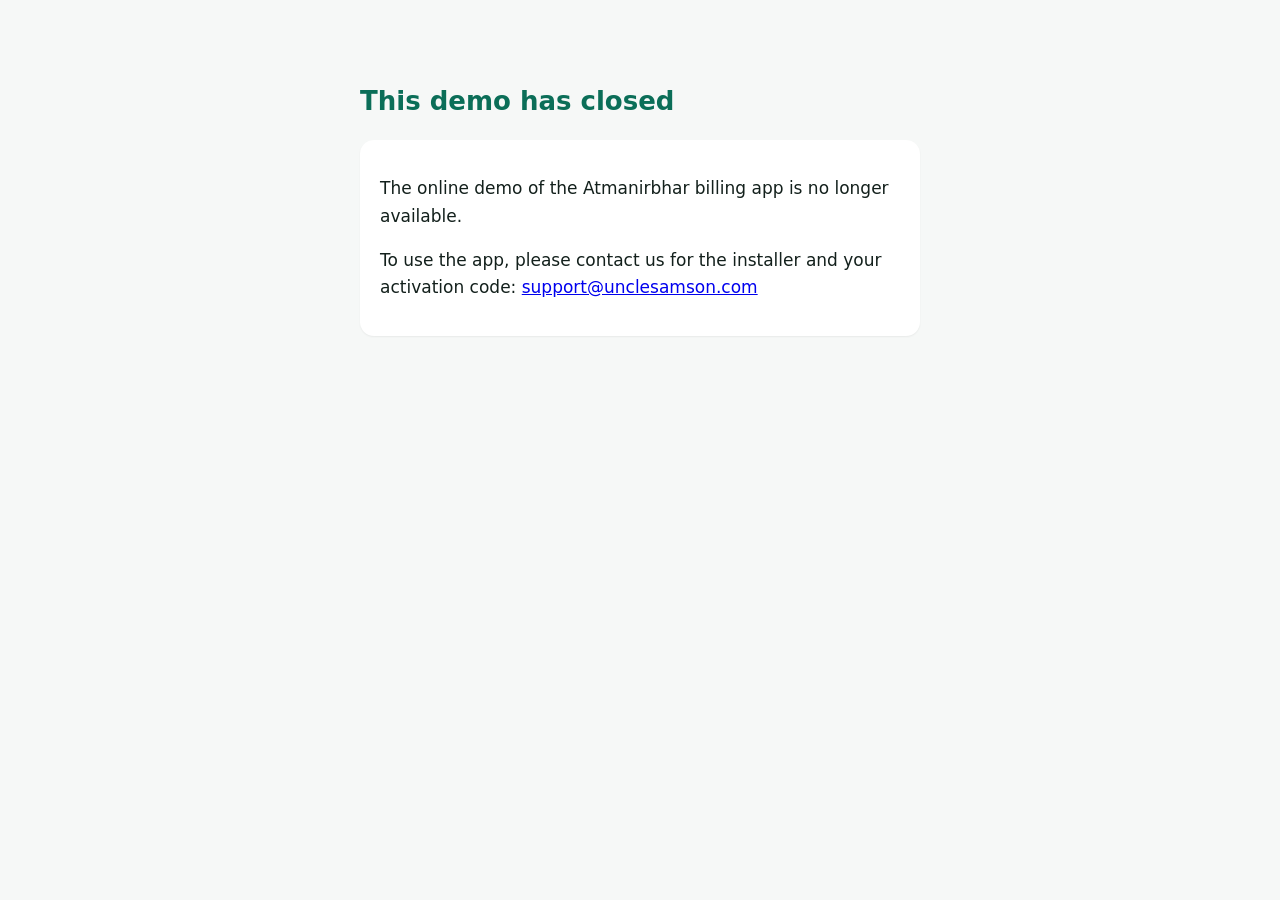
==== commit ddabb8e6: "Close the online demo" ====
--- a/metal/index.html
+++ b/metal/index.html
@@ -2,57 +2,21 @@
 <html lang="en">
 <head>
 <meta charset="utf-8">
-<meta http-equiv="Content-Security-Policy" content="default-src 'self'; script-src 'self'; style-src 'self' 'unsafe-inline'; img-src 'self' data: blob:; font-src 'self'; connect-src 'self'; worker-src 'self'; manifest-src 'self'; object-src 'none'; base-uri 'none'; form-action 'none'; frame-src 'none'">
-<meta name="referrer" content="no-referrer">
-<meta name="viewport" content="width=device-width,initial-scale=1,viewport-fit=cover">
-<meta name="theme-color" content="#0f5c4d">
-<meta name="mobile-web-app-capable" content="yes">
-<meta name="apple-mobile-web-app-capable" content="yes">
-<meta name="apple-mobile-web-app-title" content="Atmanirbhar">
+<meta name="viewport" content="width=device-width,initial-scale=1">
 <meta name="robots" content="noindex">
-<title>Atmanirbhar</title>
-<link rel="manifest" href="manifest.webmanifest">
-<link rel="icon" type="image/svg+xml" href="icon.svg">
-<link rel="apple-touch-icon" href="icons/apple-touch-icon.png">
-<link rel="stylesheet" href="style.css">
+<title>Atmanirbhar demo closed</title>
+<style>
+  body{margin:0;background:#f6f8f7;color:#13201c;font:17px/1.6 system-ui,-apple-system,"Segoe UI",Roboto,sans-serif}
+  main{max-width:560px;margin:0 auto;padding:64px 16px}
+  h1{color:#0b6e58;font-size:26px}
+  .box{background:#fff;border-radius:14px;padding:18px 20px;box-shadow:0 1px 2px rgba(0,0,0,.06)}
+</style>
 </head>
-<body>
-<div id="app" class="app">
-  <nav class="rail" aria-label="Main">
-    <div class="brand"><img class="logo" src="icon.svg" alt=""><span class="brand-name" id="brandName">Atmanirbhar</span></div>
-    <button class="nav" data-page="home"><span class="ni">🏠</span><span data-t="nav.home">Home</span></button>
-    <button class="nav" data-page="bill"><span class="ni">🛒</span><span data-t="nav.bill">Bill</span></button>
-    <button class="nav" data-page="khata"><span class="ni">📒</span><span data-t="nav.khata">Khata</span></button>
-    <button class="nav" data-page="receipts"><span class="ni">🧾</span><span data-t="nav.receipts">Receipts</span></button>
-    <button class="nav rail-only" data-page="inventory" hidden><span class="ni">📥</span><span data-t="nav.inventory">Inventory</span></button>
-    <button class="nav rail-only" data-page="items"><span class="ni">📦</span><span data-t="nav.items">Items</span></button>
-    <button class="nav rail-only" data-page="reports"><span class="ni">📊</span><span data-t="nav.reports">Reports</span></button>
-    <button class="nav rail-only" data-page="settings"><span class="ni">⚙️</span><span data-t="nav.settings">Settings</span></button>
-    <button class="nav phone-only" data-page="more"><span class="ni">☰</span><span data-t="nav.more">More</span></button>
-  </nav>
-  <main class="main">
-    <header class="top">
-      <div class="top-id"><img class="head-logo" src="icon.svg" alt="Atmanirbhar"><div class="top-title"><h1 id="pageTitle">Bill</h1><small id="shopLine"></small></div></div>
-      <div class="top-actions">
-        <button id="installBtn" class="btn sm pri" hidden>⬇ Install app</button>
-        <span id="clockChip" class="chip clock" aria-hidden="true"></span><span id="syncChip" class="chip" hidden></span><span id="netChip" class="chip">● Offline ready</span>
-        <select id="langSelect" aria-label="Language"><option value="en">English</option><option value="hi">हिन्दी</option><option value="gu">ગુજરાતી</option></select>
-      </div>
-    </header>
-    <section id="page-home" class="page"></section>
-    <section id="page-bill" class="page" hidden></section>
-    <section id="page-khata" class="page" hidden></section>
-    <section id="page-receipts" class="page" hidden></section>
-    <section id="page-inventory" class="page" hidden></section>
-    <section id="page-items" class="page" hidden></section>
-    <section id="page-reports" class="page" hidden></section>
-    <section id="page-settings" class="page" hidden></section>
-    <section id="page-more" class="page" hidden></section>
-  </main>
+<body><main>
+<h1>This demo has closed</h1>
+<div class="box">
+<p>The online demo of the Atmanirbhar billing app is no longer available.</p>
+<p>To use the app, please contact us for the installer and your activation code: <a href="mailto:support@unclesamson.com">support@unclesamson.com</a></p>
 </div>
-<div id="modalRoot"></div>
-<div id="toast" role="status" aria-live="polite"></div>
-<div id="printArea" aria-hidden="true"></div>
-<script type="module" src="app.js"></script>
-</body>
+</main></body>
 </html>
